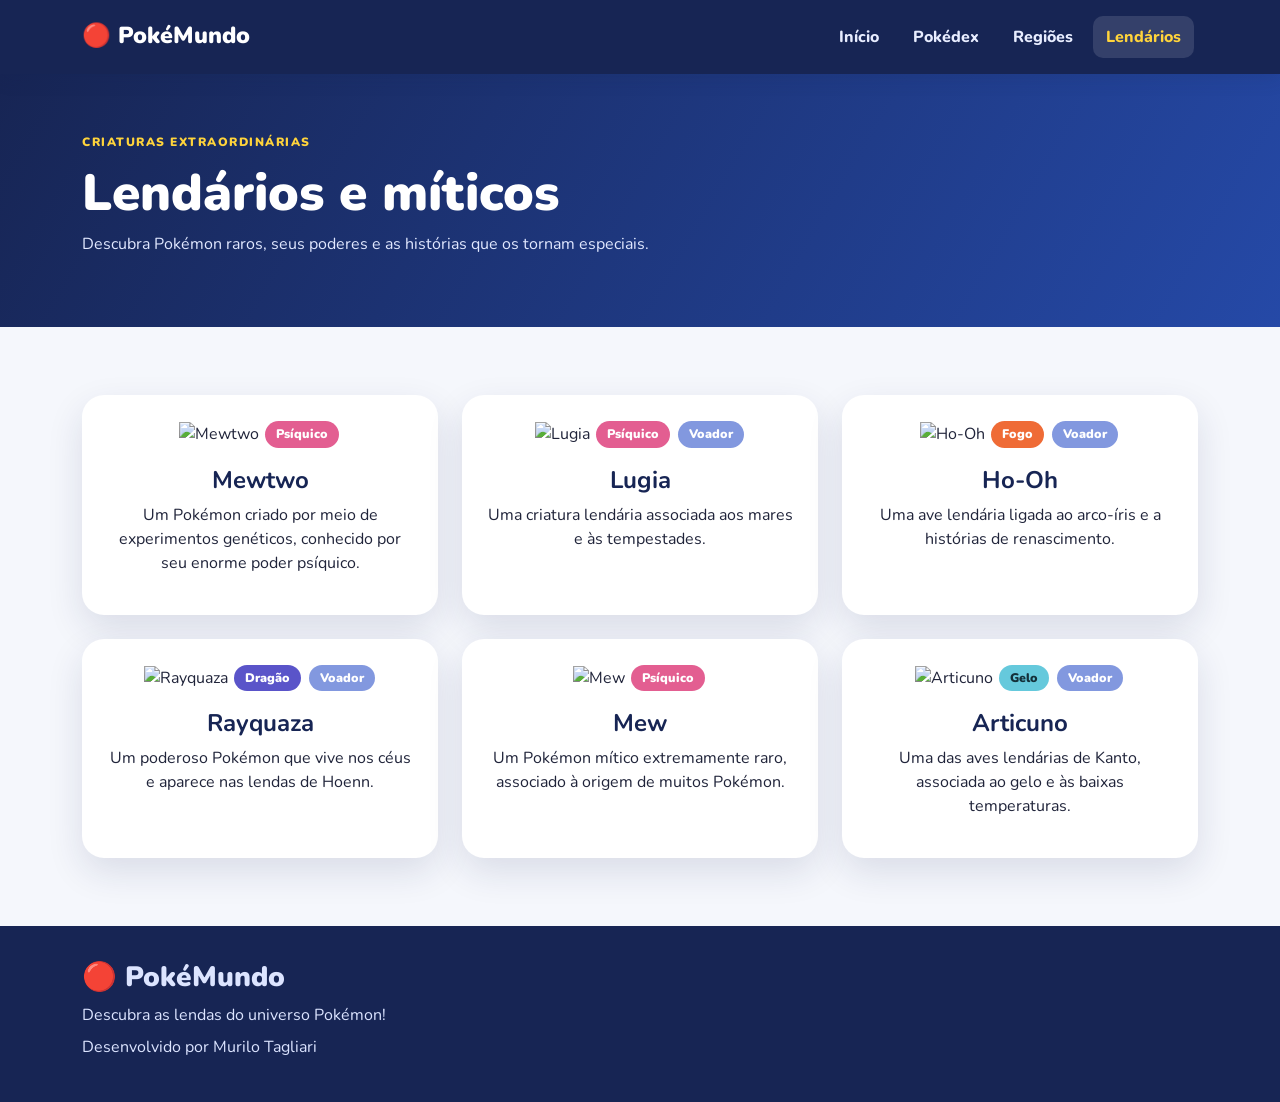
==== lendarios.html @ bb377323 "FIRST COMMIT" ====
<!DOCTYPE html>
<html lang="pt-br">
<head>
    <meta charset="UTF-8">
    <meta name="viewport" content="width=device-width, initial-scale=1.0">
    <title>Lendários | PokéMundo</title>
    <link href="https://cdn.jsdelivr.net/npm/bootstrap@5.3.3/dist/css/bootstrap.min.css" rel="stylesheet">
    <link rel="stylesheet" href="CSS/style.css">
</head>
<body>

<nav class="navbar navbar-expand-lg navbar-dark sticky-top">
    <div class="container">
        <a class="navbar-brand" href="index.html">🔴 PokéMundo</a>
        <button class="navbar-toggler" type="button" data-bs-toggle="collapse" data-bs-target="#menu">
            <span class="navbar-toggler-icon"></span>
        </button>
        <div class="collapse navbar-collapse" id="menu">
            <ul class="navbar-nav ms-auto">
                <li class="nav-item"><a class="nav-link" href="index.html">Início</a></li>
                <li class="nav-item"><a class="nav-link" href="pokedex.html">Pokédex</a></li>
                <li class="nav-item"><a class="nav-link" href="regioes.html">Regiões</a></li>
                <li class="nav-item"><a class="nav-link active" href="lendarios.html">Lendários</a></li>
            </ul>
        </div>
    </div>
</nav>

<main>
    <section class="page-banner">
        <div class="container">
            <span class="small-label">CRIATURAS EXTRAORDINÁRIAS</span>
            <h1>Lendários e míticos</h1>
            <p>Descubra Pokémon raros, seus poderes e as histórias que os tornam especiais.</p>
        </div>
    </section>

    <section class="section">
        <div class="container">
            <div class="row g-4">

                <div class="col-sm-6 col-lg-4">
                    <article class="legendary-card">
                        <img src="https://raw.githubusercontent.com/PokeAPI/sprites/master/sprites/pokemon/other/official-artwork/150.png" alt="Mewtwo">
                        <span class="type-badge type-psychic">Psíquico</span>
                        <h2 class="h4 fw-bold mt-3">Mewtwo</h2>
                        <p>Um Pokémon criado por meio de experimentos genéticos, conhecido por seu enorme poder psíquico.</p>
                    </article>
                </div>

                <div class="col-sm-6 col-lg-4">
                    <article class="legendary-card">
                        <img src="https://raw.githubusercontent.com/PokeAPI/sprites/master/sprites/pokemon/other/official-artwork/249.png" alt="Lugia">
                        <span class="type-badge type-psychic">Psíquico</span>
                        <span class="type-badge type-flying">Voador</span>
                        <h2 class="h4 fw-bold mt-3">Lugia</h2>
                        <p>Uma criatura lendária associada aos mares e às tempestades.</p>
                    </article>
                </div>

                <div class="col-sm-6 col-lg-4">
                    <article class="legendary-card">
                        <img src="https://raw.githubusercontent.com/PokeAPI/sprites/master/sprites/pokemon/other/official-artwork/250.png" alt="Ho-Oh">
                        <span class="type-badge type-fire">Fogo</span>
                        <span class="type-badge type-flying">Voador</span>
                        <h2 class="h4 fw-bold mt-3">Ho-Oh</h2>
                        <p>Uma ave lendária ligada ao arco-íris e a histórias de renascimento.</p>
                    </article>
                </div>

                <div class="col-sm-6 col-lg-4">
                    <article class="legendary-card">
                        <img src="https://raw.githubusercontent.com/PokeAPI/sprites/master/sprites/pokemon/other/official-artwork/384.png" alt="Rayquaza">
                        <span class="type-badge type-dragon">Dragão</span>
                        <span class="type-badge type-flying">Voador</span>
                        <h2 class="h4 fw-bold mt-3">Rayquaza</h2>
                        <p>Um poderoso Pokémon que vive nos céus e aparece nas lendas de Hoenn.</p>
                    </article>
                </div>

                <div class="col-sm-6 col-lg-4">
                    <article class="legendary-card">
                        <img src="https://raw.githubusercontent.com/PokeAPI/sprites/master/sprites/pokemon/other/official-artwork/151.png" alt="Mew">
                        <span class="type-badge type-psychic">Psíquico</span>
                        <h2 class="h4 fw-bold mt-3">Mew</h2>
                        <p>Um Pokémon mítico extremamente raro, associado à origem de muitos Pokémon.</p>
                    </article>
                </div>

                <div class="col-sm-6 col-lg-4">
                    <article class="legendary-card">
                        <img src="https://raw.githubusercontent.com/PokeAPI/sprites/master/sprites/pokemon/other/official-artwork/144.png" alt="Articuno">
                        <span class="type-badge type-ice">Gelo</span>
                        <span class="type-badge type-flying">Voador</span>
                        <h2 class="h4 fw-bold mt-3">Articuno</h2>
                        <p>Uma das aves lendárias de Kanto, associada ao gelo e às baixas temperaturas.</p>
                    </article>
                </div>

            </div>
        </div>
    </section>
</main>

<footer>
    <div class="container">
        <h3>🔴 PokéMundo</h3>
        <p>Descubra as lendas do universo Pokémon!</p>
        <p>Desenvolvido por Murilo Tagliari</p>
    </div>
</footer>

<script src="https://cdn.jsdelivr.net/npm/bootstrap@5.3.3/dist/js/bootstrap.bundle.min.js"></script>
<script src="JS/scrypt.js"></script>
</body>
</html>
---- CSS/style.css ----
@import url('https://fonts.googleapis.com/css2?family=Nunito:wght@400;600;700;800;900&display=swap');

:root {
    --red: #e63946;
    --red-dark: #bd2635;
    --navy: #172554;
    --blue: #2563eb;
    --yellow: #ffd43b;
    --ink: #20243a;
    --muted: #687086;
    --shadow: 0 14px 36px rgba(23, 37, 84, 0.12);
}

* {
    box-sizing: border-box;
}

html {
    scroll-behavior: smooth;
}

body {
    margin: 0;
    font-family: 'Nunito', Arial, sans-serif;
    background: #f5f7fc;
    color: var(--ink);
}

a {
    text-decoration: none;
}

.navbar {
    background: var(--navy);
    padding: 0.9rem 0;
    box-shadow: 0 4px 18px #17255425;
}

.navbar-brand {
    font-size: 1.45rem;
    font-weight: 900;
    color: white !important;
}

.nav-link {
    color: #e8edff !important;
    font-weight: 800;
    margin: 0 0.25rem;
    border-radius: 10px;
    padding: 0.55rem 0.8rem !important;
}

.nav-link:hover,
.nav-link.active {
    background: #ffffff20;
    color: var(--yellow) !important;
}

.hero {
    padding: 85px 0;
    color: white;
    background:
        radial-gradient(circle at 85% 25%, #ffffff22 0 9%, transparent 9.5%),
        linear-gradient(125deg, #172554, #2549a7 60%, #e63946);
    overflow: hidden;
}

.hero h1 {
    max-width: 800px;
    font-size: clamp(2.5rem, 5vw, 4.6rem);
    line-height: 1.05;
    font-weight: 900;
    margin: 18px 0;
}

.hero p {
    max-width: 650px;
    color: #edf2ff;
    font-size: 1.15rem;
    margin-bottom: 28px;
}

.hero-art {
    width: min(100%, 320px);
    filter: drop-shadow(0 20px 20px #0003);
}

.small-label {
    color: var(--red);
    font-size: 0.75rem;
    letter-spacing: 1.5px;
    font-weight: 900;
}

.hero .small-label,
.page-banner .small-label {
    color: var(--yellow);
}

.btn-pokemon {
    background: var(--yellow);
    color: var(--navy);
    border: 0;
    border-radius: 999px;
    padding: 0.8rem 1.4rem;
    font-weight: 900;
    box-shadow: 0 5px 0 #c49c13;
}

.btn-pokemon:hover {
    background: #ffe477;
    color: var(--navy);
}

.section {
    padding: 68px 0;
}

.section-heading {
    color: var(--navy);
    font-weight: 900;
    letter-spacing: -0.5px;
    margin-bottom: 24px;
}

.feature-card {
    background: white;
    padding: 25px;
    height: 100%;
    border-radius: 22px;
    box-shadow: var(--shadow);
    transition: transform 0.2s;
}

.feature-card:hover {
    transform: translateY(-5px);
}

.feature-card h3 {
    font-weight: 900;
    color: var(--navy);
    font-size: 1.2rem;
}

.feature-card p {
    color: var(--muted);
    margin-bottom: 0;
}

.feature-icon {
    width: 58px;
    height: 58px;
    border-radius: 18px;
    display: grid;
    place-items: center;
    background: #fff0f0;
    font-size: 1.8rem;
    margin-bottom: 18px;
}

.pokemon-mini {
    background: white;
    border-radius: 18px;
    padding: 15px 5px;
    box-shadow: var(--shadow);
    height: 100%;
}

.pokemon-mini img {
    width: 100%;
    max-width: 140px;
}

.pokemon-mini h3 {
    font-size: 1rem;
    font-weight: 900;
}

.page-banner {
    padding: 55px 0;
    background: linear-gradient(120deg, #172554, #2549a7);
    color: white;
}

.page-banner h1 {
    font-size: clamp(2.2rem, 4vw, 3.5rem);
    font-weight: 900;
    margin-top: 10px;
}

.page-banner p {
    color: #e1e8ff;
    max-width: 700px;
}

.filter-bar {
    background: white;
    padding: 20px;
    border-radius: 18px;
    box-shadow: var(--shadow);
}

.form-control,
.form-select {
    border-radius: 12px;
    padding: 0.75rem 1rem;
    border-color: #dfe4f0;
}

.pokemon-card {
    border: 0;
    border-radius: 22px;
    overflow: hidden;
    background: white;
    box-shadow: var(--shadow);
    height: 100%;
    transition: transform 0.2s;
}

.pokemon-card:hover {
    transform: translateY(-5px);
}

.pokemon-art {
    min-height: 190px;
    display: grid;
    place-items: center;
    background: linear-gradient(145deg, #eef3ff, #fff);
    padding: 18px;
}

.pokemon-art img {
    height: 155px;
    width: 100%;
    object-fit: contain;
}

.pokemon-card .card-body {
    padding: 20px;
}

.pokemon-number {
    color: #9098ab;
    font-size: 0.8rem;
    font-weight: 900;
    letter-spacing: 1px;
}

.pokemon-name {
    color: var(--navy);
    font-weight: 900;
    text-transform: capitalize;
}

.type-badge {
    display: inline-block;
    border-radius: 999px;
    padding: 4px 11px;
    font-size: 0.78rem;
    font-weight: 900;
    color: white;
    margin: 2px;
}

.type-normal { background: #9299a5; }
.type-fire { background: #ef6b36; }
.type-water { background: #3985e8; }
.type-electric { background: #e5b900; color: #252525; }
.type-grass { background: #42a65a; }
.type-ice { background: #65c9dc; color: #14313a; }
.type-fighting { background: #b8443d; }
.type-poison { background: #9a55a5; }
.type-ground { background: #b78a48; }
.type-flying { background: #8298df; }
.type-psychic { background: #e35e91; }
.type-bug { background: #8aab35; }
.type-rock { background: #a8955b; }
.type-ghost { background: #6555a4; }
.type-dragon { background: #5a54c9; }
.type-dark { background: #554b49; }
.type-steel { background: #7b91a3; }
.type-fairy { background: #e99dbb; color: #442337; }

.region-card {
    border: 0;
    border-radius: 22px;
    overflow: hidden;
    background: white;
    box-shadow: var(--shadow);
    height: 100%;
    transition: transform 0.2s;
}

.region-card:hover {
    transform: translateY(-5px);
}

.region-top {
    min-height: 150px;
    padding: 24px;
    color: white;
    display: flex;
    flex-direction: column;
    justify-content: end;
    background: linear-gradient(135deg, #2563eb, #172554);
}

.region-card:nth-child(3n+2) .region-top {
    background: linear-gradient(135deg, #e63946, #9f2032);
}

.region-card:nth-child(3n) .region-top {
    background: linear-gradient(135deg, #159a8c, #14532d);
}

.region-top span {
    font-size: 0.8rem;
    font-weight: 800;
}

.region-top h2 {
    font-weight: 900;
    margin: 5px 0 0;
}

.region-card .card-body {
    padding: 22px;
}

.legendary-card {
    padding: 24px;
    background: white;
    border-radius: 22px;
    box-shadow: var(--shadow);
    height: 100%;
    text-align: center;
}

.legendary-card img {
    width: 150px;
    height: 150px;
    object-fit: contain;
}

.legendary-card h2 {
    color: var(--navy);
}

.quiz-panel,
.info-panel {
    padding: clamp(22px, 4vw, 42px);
    background: white;
    border-radius: 22px;
    box-shadow: var(--shadow);
    height: 100%;
}

.quiz-option {
    display: block;
    width: 100%;
    text-align: left;
    padding: 14px 18px;
    border: 2px solid #e1e6f1;
    background: white;
    border-radius: 14px;
    margin: 10px 0;
    font-weight: 800;
    color: var(--ink);
}

.quiz-option:hover:not(:disabled) {
    border-color: var(--blue);
    background: #f4f7ff;
}

.quiz-option.correct {
    border-color: #2f9e44;
    background: #e9f8ed;
}

.quiz-option.wrong {
    border-color: var(--red);
    background: #fff0f0;
}

.progress {
    height: 10px;
    border-radius: 20px;
}

.progress-bar {
    background: var(--red);
}

.stat-box {
    background: white;
    border-radius: 18px;
    padding: 20px;
    box-shadow: var(--shadow);
    height: 100%;
}

.stat-box strong {
    display: block;
    font-size: 2rem;
    color: var(--red);
    font-weight: 900;
}

footer {
    background: var(--navy);
    color: #dce4ff;
    padding: 35px 0;
}

footer h3 {
    font-weight: 900;
}

footer p {
    margin-bottom: 8px;
}

@media (max-width: 767px) {
    .hero {
        padding: 60px 0;
        text-align: center;
    }

    .hero h1,
    .hero p {
        margin-left: auto;
        margin-right: auto;
    }

    .hero-art {
        max-width: 220px;
        margin-top: 25px;
    }

    .section {
        padding: 48px 0;
    }
}

.region-image {
    width: 100%;
    height: 260px;
    object-fit: contain;
    object-position: center;
    display: block;
    background-color: #ffffff;
    margin-top: 20px;
}

.region-card {
    overflow: hidden;
    height: 100%;
    border-radius: 12px;
    transition: transform 0.3s ease, box-shadow 0.3s ease;
}

.region-card:hover {
    transform: translateY(-5px);
    box-shadow: 0 8px 24px rgba(0, 0, 0, 0.2);
}

.region-top {
    background: #fff;
    color: #222;
    margin-top: 0;
    border: none;
}

.region-card .card-body {
    padding: 20px;
}

#pokemonGrid {
    display: grid !important;
    grid-template-columns: repeat(3, minmax(0, 1fr));
    gap: 24px;
    width: 100%;
}

#pokemonGrid > * {
    width: 100%;
    max-width: none;
    min-width: 0;
    margin: 0;
}

#pokemonGrid .pokemon-card {
    width: 100%;
    min-width: 0;
    height: 100%;
}

#pokemonGrid img {
    max-width: 100%;
    object-fit: contain;
}

#pokemonGrid h3,
#pokemonGrid p {
    overflow-wrap: break-word;
    word-break: normal;
}

@media (max-width: 700px) {
    #pokemonGrid {
        grid-template-columns: repeat(2, minmax(0, 1fr));
        gap: 14px;
    }
}

@media (max-width: 420px) {
    #pokemonGrid {
        grid-template-columns: 1fr;
    }
}
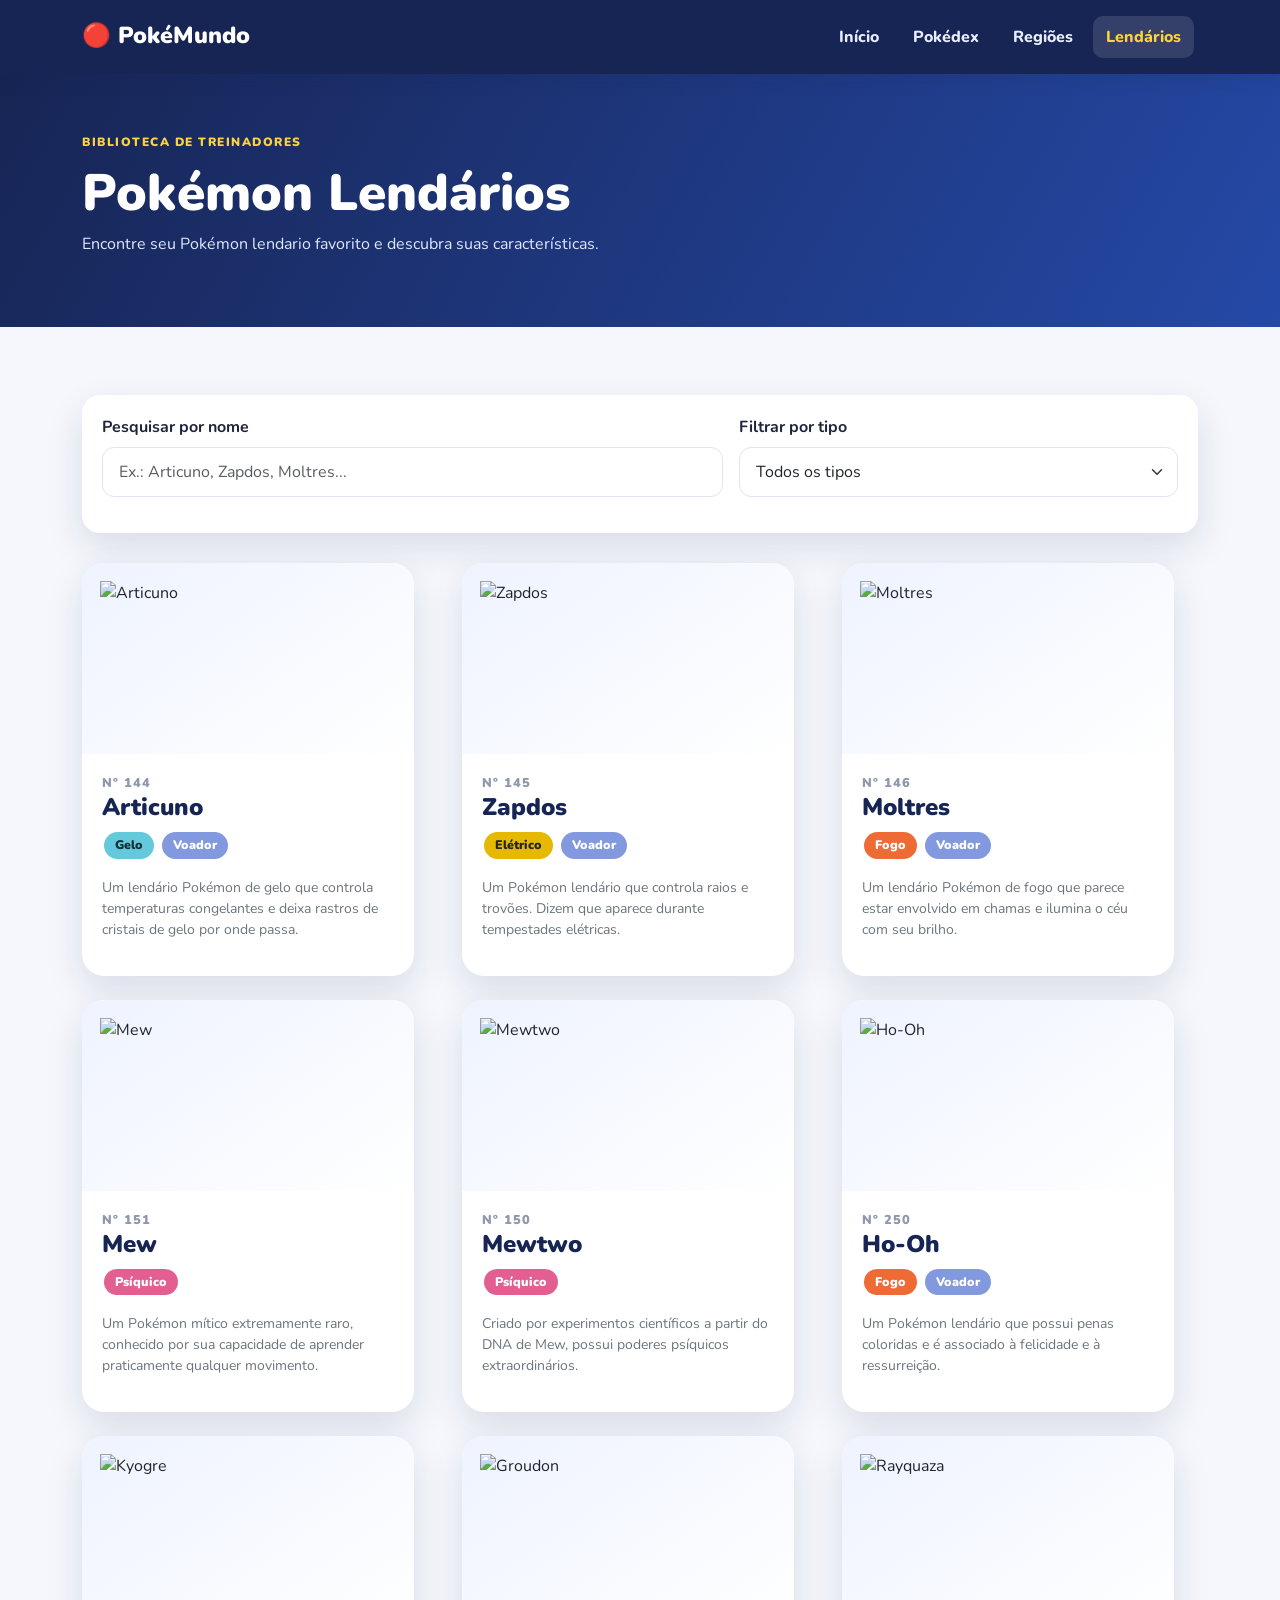
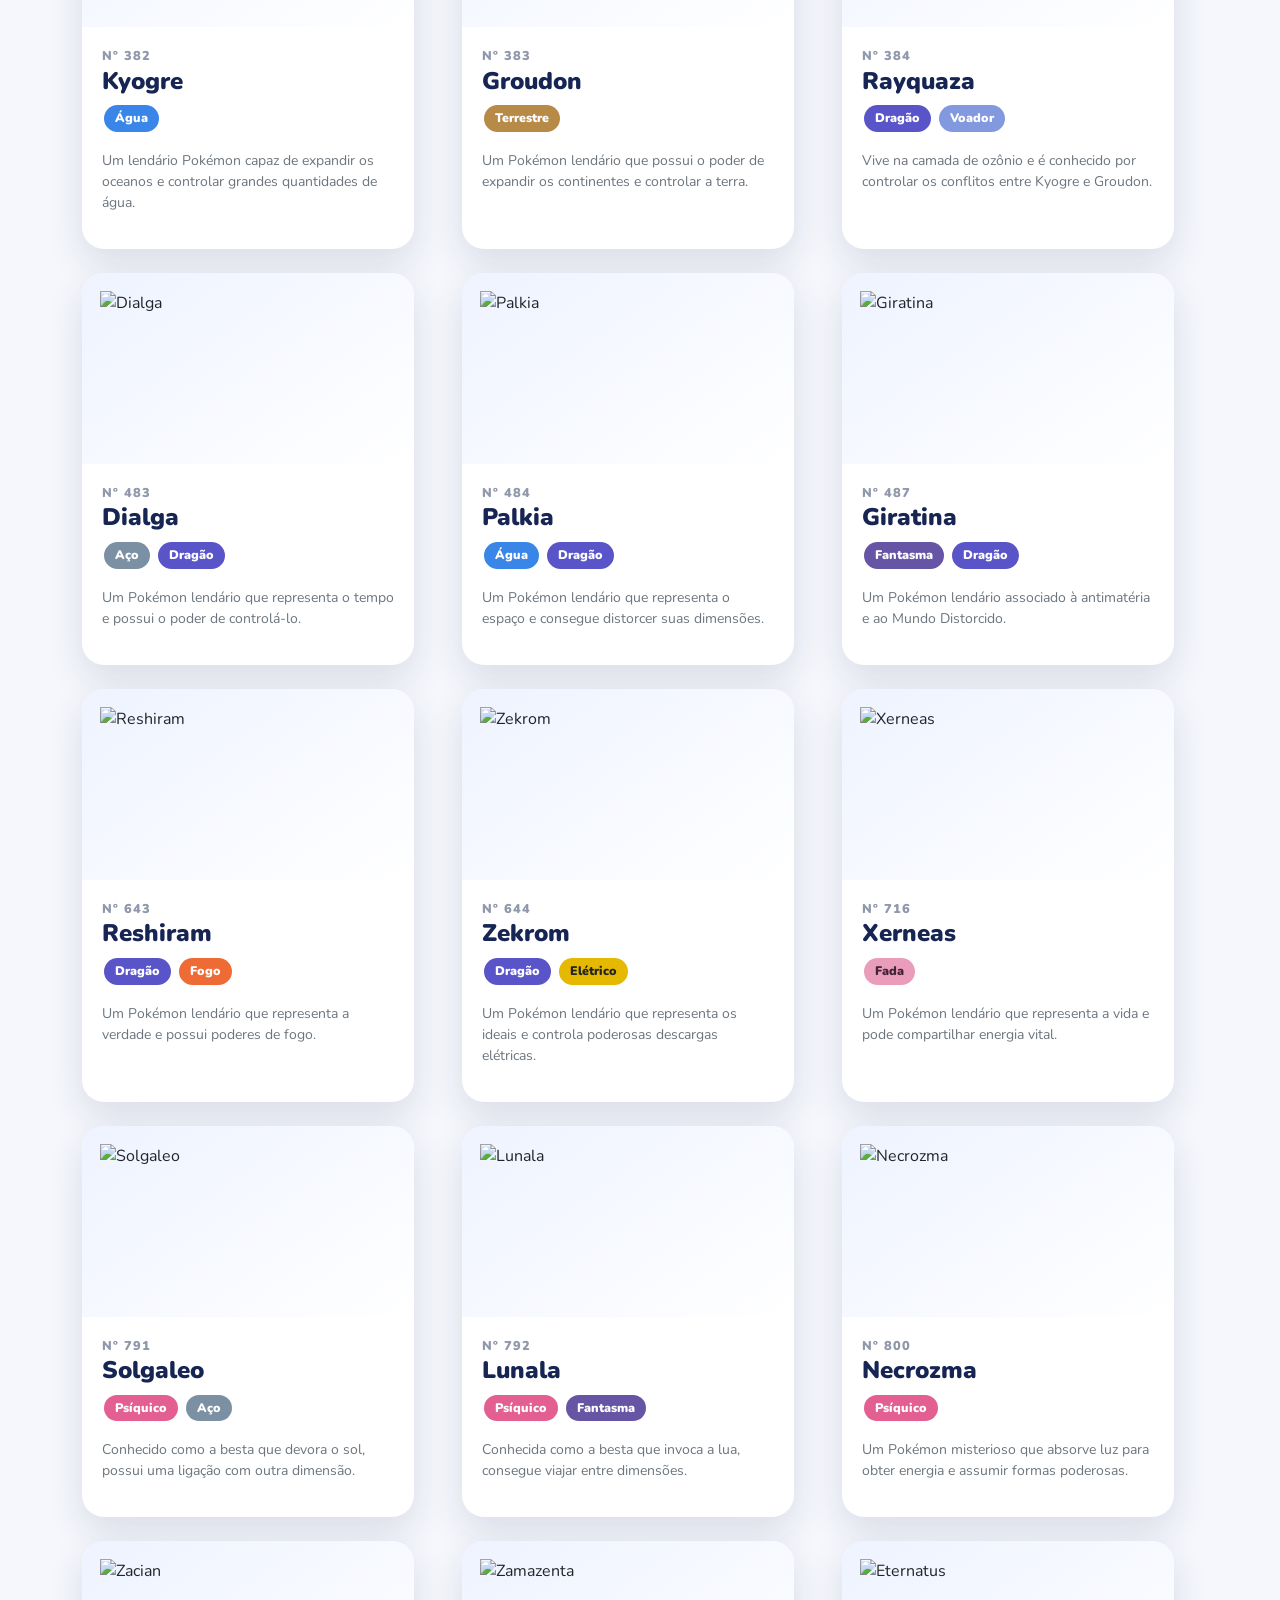
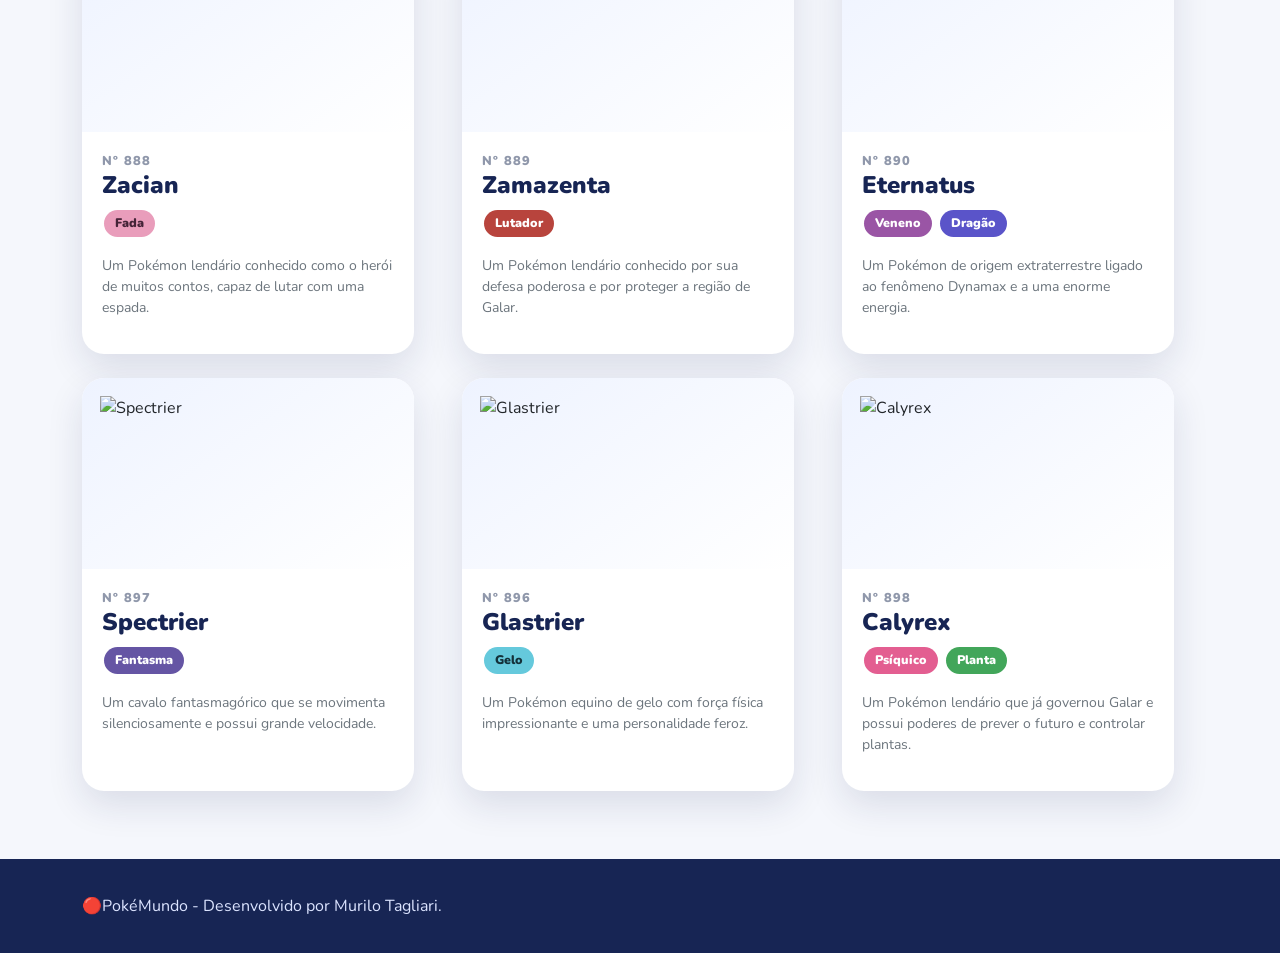
==== commit 4b75fc41: "quase finalizando" ====
--- a/lendarios.html
+++ b/lendarios.html
@@ -1,4 +1,3 @@
-
 <!DOCTYPE html>
 <html lang="pt-br">
 <head>
@@ -30,88 +29,452 @@
 <main>
     <section class="page-banner">
         <div class="container">
-            <span class="small-label">CRIATURAS EXTRAORDINÁRIAS</span>
-            <h1>Lendários e míticos</h1>
-            <p>Descubra Pokémon raros, seus poderes e as histórias que os tornam especiais.</p>
+            <span class="small-label">BIBLIOTECA DE TREINADORES</span>
+            <h1>Pokémon Lendários</h1>
+            <p>Encontre seu Pokémon lendario favorito e descubra suas características.</p>
         </div>
     </section>
 
     <section class="section">
         <div class="container">
-            <div class="row g-4">
-
-                <div class="col-sm-6 col-lg-4">
-                    <article class="legendary-card">
-                        <img src="https://raw.githubusercontent.com/PokeAPI/sprites/master/sprites/pokemon/other/official-artwork/150.png" alt="Mewtwo">
-                        <span class="type-badge type-psychic">Psíquico</span>
-                        <h2 class="h4 fw-bold mt-3">Mewtwo</h2>
-                        <p>Um Pokémon criado por meio de experimentos genéticos, conhecido por seu enorme poder psíquico.</p>
-                    </article>
-                </div>
-
-                <div class="col-sm-6 col-lg-4">
-                    <article class="legendary-card">
-                        <img src="https://raw.githubusercontent.com/PokeAPI/sprites/master/sprites/pokemon/other/official-artwork/249.png" alt="Lugia">
-                        <span class="type-badge type-psychic">Psíquico</span>
-                        <span class="type-badge type-flying">Voador</span>
-                        <h2 class="h4 fw-bold mt-3">Lugia</h2>
-                        <p>Uma criatura lendária associada aos mares e às tempestades.</p>
-                    </article>
-                </div>
-
-                <div class="col-sm-6 col-lg-4">
-                    <article class="legendary-card">
-                        <img src="https://raw.githubusercontent.com/PokeAPI/sprites/master/sprites/pokemon/other/official-artwork/250.png" alt="Ho-Oh">
-                        <span class="type-badge type-fire">Fogo</span>
-                        <span class="type-badge type-flying">Voador</span>
-                        <h2 class="h4 fw-bold mt-3">Ho-Oh</h2>
-                        <p>Uma ave lendária ligada ao arco-íris e a histórias de renascimento.</p>
-                    </article>
-                </div>
-
-                <div class="col-sm-6 col-lg-4">
-                    <article class="legendary-card">
-                        <img src="https://raw.githubusercontent.com/PokeAPI/sprites/master/sprites/pokemon/other/official-artwork/384.png" alt="Rayquaza">
-                        <span class="type-badge type-dragon">Dragão</span>
-                        <span class="type-badge type-flying">Voador</span>
-                        <h2 class="h4 fw-bold mt-3">Rayquaza</h2>
-                        <p>Um poderoso Pokémon que vive nos céus e aparece nas lendas de Hoenn.</p>
-                    </article>
-                </div>
-
-                <div class="col-sm-6 col-lg-4">
-                    <article class="legendary-card">
-                        <img src="https://raw.githubusercontent.com/PokeAPI/sprites/master/sprites/pokemon/other/official-artwork/151.png" alt="Mew">
-                        <span class="type-badge type-psychic">Psíquico</span>
-                        <h2 class="h4 fw-bold mt-3">Mew</h2>
-                        <p>Um Pokémon mítico extremamente raro, associado à origem de muitos Pokémon.</p>
-                    </article>
-                </div>
-
-                <div class="col-sm-6 col-lg-4">
-                    <article class="legendary-card">
-                        <img src="https://raw.githubusercontent.com/PokeAPI/sprites/master/sprites/pokemon/other/official-artwork/144.png" alt="Articuno">
-                        <span class="type-badge type-ice">Gelo</span>
-                        <span class="type-badge type-flying">Voador</span>
-                        <h2 class="h4 fw-bold mt-3">Articuno</h2>
-                        <p>Uma das aves lendárias de Kanto, associada ao gelo e às baixas temperaturas.</p>
-                    </article>
-                </div>
-
+            <div class="filter-bar mb-4">
+                <div class="row g-3">
+                    <div class="col-md-7">
+                        <label for="pokemonSearch" class="form-label fw-bold">Pesquisar por nome</label>
+                        <input type="search" id="pokemonSearch" class="form-control"
+                               placeholder="Ex.: Articuno, Zapdos, Moltres...">
+                    </div>
+                    <div class="col-md-5">
+                        <label for="typeFilter" class="form-label fw-bold">Filtrar por tipo</label>
+                        <select id="typeFilter" class="form-select">
+                            <option value="">Todos os tipos</option>
+                            <option value="normal">Normal</option>
+                            <option value="fire">Fogo</option>
+                            <option value="water">Água</option>
+                            <option value="electric">Elétrico</option>
+                            <option value="grass">Planta</option>
+                            <option value="fighting">Lutador</option>
+                            <option value="poison">Venenoso</option>
+                            <option value="flying">Voador</option>
+                            <option value="psychic">Psíquico</option>
+                            <option value="ghost">Fantasma</option>
+                            <option value="fairy">Fada</option>
+                        </select>
+                    </div>
+                </div>
+                <p id="resultCount" class="text-secondary small mt-3 mb-0" aria-live="polite"></p>
             </div>
-        </div>
-    </section>
-</main>
-
-<footer>
+
+            <div id="pokemonInfo" class="mb-4"></div>
+
+            <div class="row g-4" id="pokemonGrid">
+
+                <div class="col-12 col-sm-6 col-lg-4 col-xl-3">
+                    <article class="card pokemon-card h-100">
+                        <div class="pokemon-art">
+                            <img src="https://raw.githubusercontent.com/PokeAPI/sprites/master/sprites/pokemon/other/official-artwork/144.png" alt="Articuno">
+                        </div>
+                        <div class="card-body">
+                            <div class="pokemon-number">Nº 144</div>
+                            <h3 class="pokemon-name h4">Articuno</h3>
+                            <div class="mb-3">
+                                <span class="type-badge type-ice">Gelo</span>
+                                <span class="type-badge type-flying">Voador</span>
+                            </div>
+                            <p class="text-secondary small">Um lendário Pokémon de gelo que controla temperaturas congelantes e deixa rastros de cristais de gelo por onde passa.</p>
+                        </div>
+                    </article>
+                </div>
+
+                <div class="col-12 col-sm-6 col-lg-4 col-xl-3">
+                    <article class="card pokemon-card h-100">
+                        <div class="pokemon-art">
+                            <img src="https://raw.githubusercontent.com/PokeAPI/sprites/master/sprites/pokemon/other/official-artwork/145.png" alt="Zapdos">
+                        </div>
+                        <div class="card-body">
+                            <div class="pokemon-number">Nº 145</div>
+                            <h3 class="pokemon-name h4">Zapdos</h3>
+                            <div class="mb-3">
+                                <span class="type-badge type-electric">Elétrico</span>
+                                <span class="type-badge type-flying">Voador</span>
+                            </div>
+                            <p class="text-secondary small">Um Pokémon lendário que controla raios e trovões. Dizem que aparece durante tempestades elétricas.</p>
+                        </div>
+                    </article>
+                </div>
+
+                <div class="col-12 col-sm-6 col-lg-4 col-xl-3">
+                    <article class="card pokemon-card h-100">
+                        <div class="pokemon-art">
+                            <img src="https://raw.githubusercontent.com/PokeAPI/sprites/master/sprites/pokemon/other/official-artwork/146.png" alt="Moltres">
+                        </div>
+                        <div class="card-body">
+                            <div class="pokemon-number">Nº 146</div>
+                            <h3 class="pokemon-name h4">Moltres</h3>
+                            <div class="mb-3">
+                                <span class="type-badge type-fire">Fogo</span>
+                                <span class="type-badge type-flying">Voador</span>
+                            </div>
+                            <p class="text-secondary small">Um lendário Pokémon de fogo que parece estar envolvido em chamas e ilumina o céu com seu brilho.</p>
+                        </div>
+                    </article>
+                </div>
+
+                <div class="col-12 col-sm-6 col-lg-4 col-xl-3">
+                    <article class="card pokemon-card h-100">
+                        <div class="pokemon-art">
+                            <img src="https://raw.githubusercontent.com/PokeAPI/sprites/master/sprites/pokemon/other/official-artwork/151.png" alt="Mew">
+                        </div>
+                        <div class="card-body">
+                            <div class="pokemon-number">Nº 151</div>
+                            <h3 class="pokemon-name h4">Mew</h3>
+                            <div class="mb-3">
+                                <span class="type-badge type-psychic">Psíquico</span>
+                            </div>
+                            <p class="text-secondary small">Um Pokémon mítico extremamente raro, conhecido por sua capacidade de aprender praticamente qualquer movimento.</p>
+                        </div>
+                    </article>
+                </div>
+
+                <div class="col-12 col-sm-6 col-lg-4 col-xl-3">
+                    <article class="card pokemon-card h-100">
+                        <div class="pokemon-art">
+                            <img src="https://raw.githubusercontent.com/PokeAPI/sprites/master/sprites/pokemon/other/official-artwork/150.png" alt="Mewtwo">
+                        </div>
+                        <div class="card-body">
+                            <div class="pokemon-number">Nº 150</div>
+                            <h3 class="pokemon-name h4">Mewtwo</h3>
+                            <div class="mb-3">
+                                <span class="type-badge type-psychic">Psíquico</span>
+                            </div>
+                            <p class="text-secondary small">Criado por experimentos científicos a partir do DNA de Mew, possui poderes psíquicos extraordinários.</p>
+                        </div>
+                    </article>
+                </div>
+
+                <div class="col-12 col-sm-6 col-lg-4 col-xl-3">
+                    <article class="card pokemon-card h-100">
+                        <div class="pokemon-art">
+                            <img src="https://raw.githubusercontent.com/PokeAPI/sprites/master/sprites/pokemon/other/official-artwork/250.png" alt="Ho-Oh">
+                        </div>
+                        <div class="card-body">
+                            <div class="pokemon-number">Nº 250</div>
+                            <h3 class="pokemon-name h4">Ho-Oh</h3>
+                            <div class="mb-3">
+                                <span class="type-badge type-fire">Fogo</span>
+                                <span class="type-badge type-flying">Voador</span>
+                            </div>
+                            <p class="text-secondary small">Um Pokémon lendário que possui penas coloridas e é associado à felicidade e à ressurreição.</p>
+                        </div>
+                    </article>
+                </div>
+
+                <div class="col-12 col-sm-6 col-lg-4 col-xl-3">
+                    <article class="card pokemon-card h-100">
+                        <div class="pokemon-art">
+                            <img src="https://raw.githubusercontent.com/PokeAPI/sprites/master/sprites/pokemon/other/official-artwork/382.png" alt="Kyogre">
+                        </div>
+                        <div class="card-body">
+                            <div class="pokemon-number">Nº 382</div>
+                            <h3 class="pokemon-name h4">Kyogre</h3>
+                            <div class="mb-3">
+                                <span class="type-badge type-water">Água</span>
+                            </div>
+                            <p class="text-secondary small">Um lendário Pokémon capaz de expandir os oceanos e controlar grandes quantidades de água.</p>
+                        </div>
+                    </article>
+                </div>
+
+                <div class="col-12 col-sm-6 col-lg-4 col-xl-3">
+                    <article class="card pokemon-card h-100">
+                        <div class="pokemon-art">
+                            <img src="https://raw.githubusercontent.com/PokeAPI/sprites/master/sprites/pokemon/other/official-artwork/383.png" alt="Groudon">
+                        </div>
+                        <div class="card-body">
+                            <div class="pokemon-number">Nº 383</div>
+                            <h3 class="pokemon-name h4">Groudon</h3>
+                            <div class="mb-3">
+                                <span class="type-badge type-ground">Terrestre</span>
+                            </div>
+                            <p class="text-secondary small">Um Pokémon lendário que possui o poder de expandir os continentes e controlar a terra.</p>
+                        </div>
+                    </article>
+                </div>
+
+                <div class="col-12 col-sm-6 col-lg-4 col-xl-3">
+                    <article class="card pokemon-card h-100">
+                        <div class="pokemon-art">
+                            <img src="https://raw.githubusercontent.com/PokeAPI/sprites/master/sprites/pokemon/other/official-artwork/384.png" alt="Rayquaza">
+                        </div>
+                        <div class="card-body">
+                            <div class="pokemon-number">Nº 384</div>
+                            <h3 class="pokemon-name h4">Rayquaza</h3>
+                            <div class="mb-3">
+                                <span class="type-badge type-dragon">Dragão</span>
+                                <span class="type-badge type-flying">Voador</span>
+                            </div>
+                            <p class="text-secondary small">Vive na camada de ozônio e é conhecido por controlar os conflitos entre Kyogre e Groudon.</p>
+                        </div>
+                    </article>
+                </div>
+
+                <div class="col-12 col-sm-6 col-lg-4 col-xl-3">
+                    <article class="card pokemon-card h-100">
+                        <div class="pokemon-art">
+                            <img src="https://raw.githubusercontent.com/PokeAPI/sprites/master/sprites/pokemon/other/official-artwork/483.png" alt="Dialga">
+                        </div>
+                        <div class="card-body">
+                            <div class="pokemon-number">Nº 483</div>
+                            <h3 class="pokemon-name h4">Dialga</h3>
+                            <div class="mb-3">
+                                <span class="type-badge type-steel">Aço</span>
+                                <span class="type-badge type-dragon">Dragão</span>
+                            </div>
+                            <p class="text-secondary small">Um Pokémon lendário que representa o tempo e possui o poder de controlá-lo.</p>
+                        </div>
+                    </article>
+                </div>
+
+                <div class="col-12 col-sm-6 col-lg-4 col-xl-3">
+                    <article class="card pokemon-card h-100">
+                        <div class="pokemon-art">
+                            <img src="https://raw.githubusercontent.com/PokeAPI/sprites/master/sprites/pokemon/other/official-artwork/484.png" alt="Palkia">
+                        </div>
+                        <div class="card-body">
+                            <div class="pokemon-number">Nº 484</div>
+                            <h3 class="pokemon-name h4">Palkia</h3>
+                            <div class="mb-3">
+                                <span class="type-badge type-water">Água</span>
+                                <span class="type-badge type-dragon">Dragão</span>
+                            </div>
+                            <p class="text-secondary small">Um Pokémon lendário que representa o espaço e consegue distorcer suas dimensões.</p>
+                        </div>
+                    </article>
+                </div>
+
+                <div class="col-12 col-sm-6 col-lg-4 col-xl-3">
+                    <article class="card pokemon-card h-100">
+                        <div class="pokemon-art">
+                            <img src="https://raw.githubusercontent.com/PokeAPI/sprites/master/sprites/pokemon/other/official-artwork/487.png" alt="Giratina">
+                        </div>
+                        <div class="card-body">
+                            <div class="pokemon-number">Nº 487</div>
+                            <h3 class="pokemon-name h4">Giratina</h3>
+                            <div class="mb-3">
+                                <span class="type-badge type-ghost">Fantasma</span>
+                                <span class="type-badge type-dragon">Dragão</span>
+                            </div>
+                            <p class="text-secondary small">Um Pokémon lendário associado à antimatéria e ao Mundo Distorcido.</p>
+                        </div>
+                    </article>
+                </div>
+
+                <div class="col-12 col-sm-6 col-lg-4 col-xl-3">
+                    <article class="card pokemon-card h-100">
+                        <div class="pokemon-art">
+                            <img src="https://raw.githubusercontent.com/PokeAPI/sprites/master/sprites/pokemon/other/official-artwork/643.png" alt="Reshiram">
+                        </div>
+                        <div class="card-body">
+                            <div class="pokemon-number">Nº 643</div>
+                            <h3 class="pokemon-name h4">Reshiram</h3>
+                            <div class="mb-3">
+                                <span class="type-badge type-dragon">Dragão</span>
+                                <span class="type-badge type-fire">Fogo</span>
+                            </div>
+                            <p class="text-secondary small">Um Pokémon lendário que representa a verdade e possui poderes de fogo.</p>
+                        </div>
+                    </article>
+                </div>
+
+                <div class="col-12 col-sm-6 col-lg-4 col-xl-3">
+                    <article class="card pokemon-card h-100">
+                        <div class="pokemon-art">
+                            <img src="https://raw.githubusercontent.com/PokeAPI/sprites/master/sprites/pokemon/other/official-artwork/644.png" alt="Zekrom">
+                        </div>
+                        <div class="card-body">
+                            <div class="pokemon-number">Nº 644</div>
+                            <h3 class="pokemon-name h4">Zekrom</h3>
+                            <div class="mb-3">
+                                <span class="type-badge type-dragon">Dragão</span>
+                                <span class="type-badge type-electric">Elétrico</span>
+                            </div>
+                            <p class="text-secondary small">Um Pokémon lendário que representa os ideais e controla poderosas descargas elétricas.</p>
+                        </div>
+                    </article>
+                </div>
+
+                <div class="col-12 col-sm-6 col-lg-4 col-xl-3">
+                    <article class="card pokemon-card h-100">
+                        <div class="pokemon-art">
+                            <img src="https://raw.githubusercontent.com/PokeAPI/sprites/master/sprites/pokemon/other/official-artwork/716.png" alt="Xerneas">
+                        </div>
+                        <div class="card-body">
+                            <div class="pokemon-number">Nº 716</div>
+                            <h3 class="pokemon-name h4">Xerneas</h3>
+                            <div class="mb-3">
+                                <span class="type-badge type-fairy">Fada</span>
+                            </div>
+                            <p class="text-secondary small">Um Pokémon lendário que representa a vida e pode compartilhar energia vital.</p>
+                        </div>
+                    </article>
+                </div>
+
+                <div class="col-12 col-sm-6 col-lg-4 col-xl-3">
+                    <article class="card pokemon-card h-100">
+                        <div class="pokemon-art">
+                            <img src="https://raw.githubusercontent.com/PokeAPI/sprites/master/sprites/pokemon/other/official-artwork/791.png" alt="Solgaleo">
+                        </div>
+                        <div class="card-body">
+                            <div class="pokemon-number">Nº 791</div>
+                            <h3 class="pokemon-name h4">Solgaleo</h3>
+                            <div class="mb-3">
+                                <span class="type-badge type-psychic">Psíquico</span>
+                                <span class="type-badge type-steel">Aço</span>
+                            </div>
+                            <p class="text-secondary small">Conhecido como a besta que devora o sol, possui uma ligação com outra dimensão.</p>
+                        </div>
+                    </article>
+                </div>
+
+                <div class="col-12 col-sm-6 col-lg-4 col-xl-3">
+                    <article class="card pokemon-card h-100">
+                        <div class="pokemon-art">
+                            <img src="https://raw.githubusercontent.com/PokeAPI/sprites/master/sprites/pokemon/other/official-artwork/792.png" alt="Lunala">
+                        </div>
+                        <div class="card-body">
+                            <div class="pokemon-number">Nº 792</div>
+                            <h3 class="pokemon-name h4">Lunala</h3>
+                            <div class="mb-3">
+                                <span class="type-badge type-psychic">Psíquico</span>
+                                <span class="type-badge type-ghost">Fantasma</span>
+                            </div>
+                            <p class="text-secondary small">Conhecida como a besta que invoca a lua, consegue viajar entre dimensões.</p>
+                        </div>
+                    </article>
+                </div>
+
+                <div class="col-12 col-sm-6 col-lg-4 col-xl-3">
+                    <article class="card pokemon-card h-100">
+                        <div class="pokemon-art">
+                            <img src="https://raw.githubusercontent.com/PokeAPI/sprites/master/sprites/pokemon/other/official-artwork/800.png" alt="Necrozma">
+                        </div>
+                        <div class="card-body">
+                            <div class="pokemon-number">Nº 800</div>
+                            <h3 class="pokemon-name h4">Necrozma</h3>
+                            <div class="mb-3">
+                                <span class="type-badge type-psychic">Psíquico</span>
+                            </div>
+                            <p class="text-secondary small">Um Pokémon misterioso que absorve luz para obter energia e assumir formas poderosas.</p>
+                        </div>
+                    </article>
+                </div>
+
+                <div class="col-12 col-sm-6 col-lg-4 col-xl-3">
+                    <article class="card pokemon-card h-100">
+                        <div class="pokemon-art">
+                            <img src="https://raw.githubusercontent.com/PokeAPI/sprites/master/sprites/pokemon/other/official-artwork/888.png" alt="Zacian">
+                        </div>
+                        <div class="card-body">
+                            <div class="pokemon-number">Nº 888</div>
+                            <h3 class="pokemon-name h4">Zacian</h3>
+                            <div class="mb-3">
+                                <span class="type-badge type-fairy">Fada</span>
+                            </div>
+                            <p class="text-secondary small">Um Pokémon lendário conhecido como o herói de muitos contos, capaz de lutar com uma espada.</p>
+                        </div>
+                    </article>
+                </div>
+
+                <div class="col-12 col-sm-6 col-lg-4 col-xl-3">
+                    <article class="card pokemon-card h-100">
+                        <div class="pokemon-art">
+                            <img src="https://raw.githubusercontent.com/PokeAPI/sprites/master/sprites/pokemon/other/official-artwork/889.png" alt="Zamazenta">
+                        </div>
+                        <div class="card-body">
+                            <div class="pokemon-number">Nº 889</div>
+                            <h3 class="pokemon-name h4">Zamazenta</h3>
+                            <div class="mb-3">
+                                <span class="type-badge type-fighting">Lutador</span>
+                            </div>
+                            <p class="text-secondary small">Um Pokémon lendário conhecido por sua defesa poderosa e por proteger a região de Galar.</p>
+                        </div>
+                    </article>
+                </div>
+
+                <div class="col-12 col-sm-6 col-lg-4 col-xl-3">
+                    <article class="card pokemon-card h-100">
+                        <div class="pokemon-art">
+                            <img src="https://raw.githubusercontent.com/PokeAPI/sprites/master/sprites/pokemon/other/official-artwork/890.png" alt="Eternatus">
+                        </div>
+                        <div class="card-body">
+                            <div class="pokemon-number">Nº 890</div>
+                            <h3 class="pokemon-name h4">Eternatus</h3>
+                            <div class="mb-3">
+                                <span class="type-badge type-poison">Veneno</span>
+                                <span class="type-badge type-dragon">Dragão</span>
+                            </div>
+                            <p class="text-secondary small">Um Pokémon de origem extraterrestre ligado ao fenômeno Dynamax e a uma enorme energia.</p>
+                        </div>
+                    </article>
+                </div>
+
+                <div class="col-12 col-sm-6 col-lg-4 col-xl-3">
+                    <article class="card pokemon-card h-100">
+                        <div class="pokemon-art">
+                            <img src="https://raw.githubusercontent.com/PokeAPI/sprites/master/sprites/pokemon/other/official-artwork/897.png" alt="Spectrier">
+                        </div>
+                        <div class="card-body">
+                            <div class="pokemon-number">Nº 897</div>
+                            <h3 class="pokemon-name h4">Spectrier</h3>
+                            <div class="mb-3">
+                                <span class="type-badge type-ghost">Fantasma</span>
+                            </div>
+                            <p class="text-secondary small">Um cavalo fantasmagórico que se movimenta silenciosamente e possui grande velocidade.</p>
+                        </div>
+                    </article>
+                </div>
+
+                <div class="col-12 col-sm-6 col-lg-4 col-xl-3">
+                    <article class="card pokemon-card h-100">
+                        <div class="pokemon-art">
+                            <img src="https://raw.githubusercontent.com/PokeAPI/sprites/master/sprites/pokemon/other/official-artwork/896.png" alt="Glastrier">
+                        </div>
+                        <div class="card-body">
+                            <div class="pokemon-number">Nº 896</div>
+                            <h3 class="pokemon-name h4">Glastrier</h3>
+                            <div class="mb-3">
+                                <span class="type-badge type-ice">Gelo</span>
+                            </div>
+                            <p class="text-secondary small">Um Pokémon equino de gelo com força física impressionante e uma personalidade feroz.</p>
+                        </div>
+                    </article>
+                </div>
+
+                <div class="col-12 col-sm-6 col-lg-4 col-xl-3">
+                    <article class="card pokemon-card h-100">
+                        <div class="pokemon-art">
+                            <img src="https://raw.githubusercontent.com/PokeAPI/sprites/master/sprites/pokemon/other/official-artwork/898.png" alt="Calyrex">
+                        </div>
+                        <div class="card-body">
+                            <div class="pokemon-number">Nº 898</div>
+                            <h3 class="pokemon-name h4">Calyrex</h3>
+                            <div class="mb-3">
+                                <span class="type-badge type-psychic">Psíquico</span>
+                                <span class="type-badge type-grass">Planta</span>
+                            </div>
+                            <p class="text-secondary small">Um Pokémon lendário que já governou Galar e possui poderes de prever o futuro e controlar plantas.</p>
+                        </div>
+                    </article>
+                </div>
+            </div>
+        </section>
+    </main>
+
+    <footer>
     <div class="container">
-        <h3>🔴 PokéMundo</h3>
-        <p>Descubra as lendas do universo Pokémon!</p>
-        <p>Desenvolvido por Murilo Tagliari</p>
+        <p class="mb-0">🔴PokéMundo - Desenvolvido por Murilo Tagliari.</p>
     </div>
 </footer>
-
-<script src="https://cdn.jsdelivr.net/npm/bootstrap@5.3.3/dist/js/bootstrap.bundle.min.js"></script>
-<script src="JS/scrypt.js"></script>
+    <script src="https://cdn.jsdelivr.net/npm/bootstrap@5.3.3/dist/js/bootstrap.bundle.min.js"></script>
 </body>
 </html>
--- a/CSS/style.css
+++ b/CSS/style.css
@@ -347,52 +347,6 @@
     color: var(--navy);
 }
 
-.quiz-panel,
-.info-panel {
-    padding: clamp(22px, 4vw, 42px);
-    background: white;
-    border-radius: 22px;
-    box-shadow: var(--shadow);
-    height: 100%;
-}
-
-.quiz-option {
-    display: block;
-    width: 100%;
-    text-align: left;
-    padding: 14px 18px;
-    border: 2px solid #e1e6f1;
-    background: white;
-    border-radius: 14px;
-    margin: 10px 0;
-    font-weight: 800;
-    color: var(--ink);
-}
-
-.quiz-option:hover:not(:disabled) {
-    border-color: var(--blue);
-    background: #f4f7ff;
-}
-
-.quiz-option.correct {
-    border-color: #2f9e44;
-    background: #e9f8ed;
-}
-
-.quiz-option.wrong {
-    border-color: var(--red);
-    background: #fff0f0;
-}
-
-.progress {
-    height: 10px;
-    border-radius: 20px;
-}
-
-.progress-bar {
-    background: var(--red);
-}
-
 .stat-box {
     background: white;
     border-radius: 18px;
@@ -482,6 +436,7 @@
     grid-template-columns: repeat(3, minmax(0, 1fr));
     gap: 24px;
     width: 100%;
+    margin-top: 30px;
 }
 
 #pokemonGrid > * {
